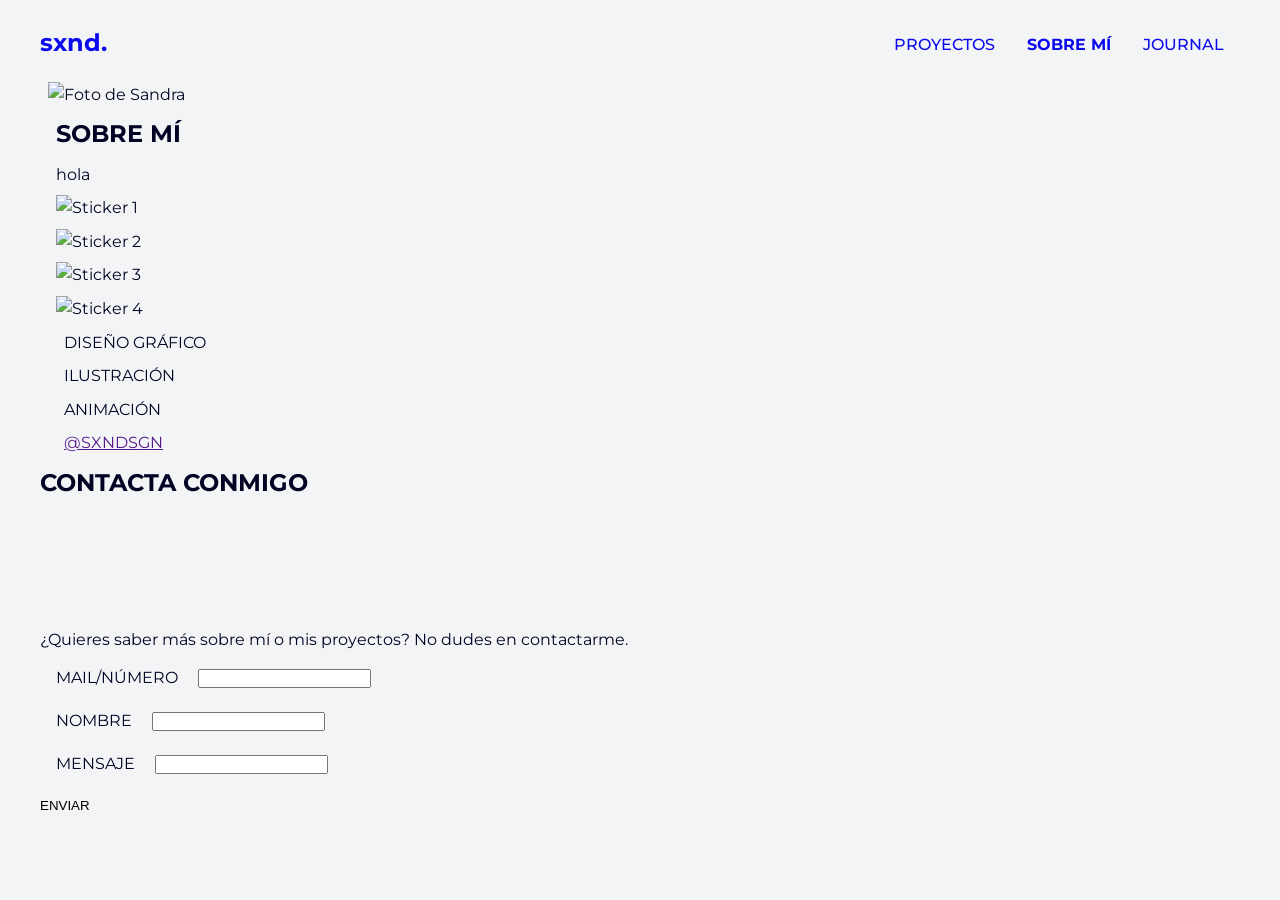
==== about.html @ 7e8e0195 "añadir todos los archivos" ====
<!DOCTYPE html>
<html lang="es">
<head>
    <meta charset="UTF-8">
    <meta name="viewport" content="width=device-width, initial-scale=1.0">
    <title>sxnd | Portfolio</title>
    <link rel="icon" href="assets/img/favicon.svg">

    <link rel="preconnect" href="https://fonts.googleapis.com">
    <link rel="preconnect" href="https://fonts.gstatic.com" crossorigin>
    <link href="https://fonts.googleapis.com/css2?family=Montserrat:ital,wght@0,100..900;1,100..900&display=swap" rel="stylesheet">


    <link rel="stylesheet" href="assets/css/main.css">
    <link rel="stylesheet" href="assets/css/main.css.map">
</head>

<body>
   <!--Contenido real de la página-->
    <header class="mainHeader">
        <div class="headerLeft">
            <a href="index.html" class="name">sxnd.</a>
        </div>
        <div class="headerRight">
            <nav class="mainNav">
                <ul class="navList">
                    <li class="navElem"><a href="projects.html">PROYECTOS</a></li>
                    <li class="navElemSelected"><a href="about.html">SOBRE MÍ</a></li>
                    <li class="navElem"><a href="journal.html">JOURNAL</a></li>
                </ul>
            </nav>
        </div>
    </header>

    <section class="about">
        <main class="aboutContent">
            <div class="contentLeft">
                <img src="assets/aboutImg.png" alt="Foto de Sandra">
            </div>
            <div class="contentRight">
                <section class="description">
                    <h2 class="aboutTitle">SOBRE MÍ</h2>
                    <p class="aboutText">hola</p>   
                </section>

                <section class="aboutStickers">
                    <img src="assets/aboutSticker1.png" alt="Sticker 1">
                    <img src="assets/aboutSticker2.png" alt="Sticker 2">
                    <img src="assets/aboutSticker3.png" alt="Sticker 3">
                    <img src="assets/aboutSticker4.png" alt="Sticker 4">
                </section>

                <section class="aboutInfo">
                    <div class="etiquetas">
                        <p class="etiqueta">DISEÑO GRÁFICO</p>
                        <p class="etiqueta">ILUSTRACIÓN</p>
                        <p class="etiqueta">ANIMACIÓN</p>
                    </div>
                    <div class="socialmedia">
                        <a href="">@SXNDSGN</a>
                    </div>
                </section>  
            </div>
        </main>
    </section>

   <footer class="mainFooter">
        <div class="footerLeft">
            <h2 class="footerTitle">CONTACTA CONMIGO</h2>
            <section class="redessociales">
                <a href="">
                    <img src="assets/img/ig.png" alt="">
                </a>
                <a href="">
                    <img src="assets/img/behance.png" alt="">
                </a>
            </section>
        </div>
        <div class="footerCenter">
            <p class="footerText">¿Quieres saber más sobre mí o mis proyectos? No dudes en contactarme.</p>
        </div>
        <div class="footerRight">
            <div id="contactForm" class="form">
                <div class="formContent">
                    <label for="mail">MAIL/NÚMERO</label>
                    <input type="text" id="mail" name="mail" required>
                </div>
                <div class="formContent">
                    <label for="name">NOMBRE</label>
                    <input type="text" id="name" name="name" required>
                </div>
                <div class="formContent">
                    <label for="message">MENSAJE</label>
                    <input type="text" id="message" name="message" required>
                </div>
            </div>
            <button type="submit" class="btnForm">ENVIAR</button>
        </div>
   </footer>


   <script defer src="app/main.js"></script>

</body>
</html>
---- assets/css/main.css ----
.mainHeader {
  display: flex;
  flex-direction: row;
  justify-content: space-between;
}
.mainHeader .headerLeft a {
  font-size: 1.5rem;
  font-weight: 700;
  color: #0A0AED;
  text-decoration: none;
}
.mainHeader .headerRight {
  margin: 0;
  padding: 0;
}
.mainHeader .headerRight .navList {
  display: flex;
  list-style: none;
  margin-bottom: 0;
  padding: 0;
}
.mainHeader .headerRight .navList .navElem a {
  font-weight: 500;
  color: #0A0AED;
  text-decoration: none;
}
.mainHeader .headerRight .navList .navElemSelected a {
  font-weight: 700;
  color: #0A0AED;
  text-decoration: none;
}

.landing {
  height: 100vh;
}
.landing .encabezado {
  float: right;
}
.landing .encabezado p {
  font-weight: 500;
  color: #0A0AED;
  text-decoration: none;
}
.landing .contenidoLanding {
  height: 100vh;
  margin: 0;
  padding: 0;
  margin-left: 8rem;
  display: flex;
  align-items: center;
  justify-content: center;
  gap: 1rem;
}
.landing .contenidoLanding .landingName {
  font-size: 19rem;
  font-weight: 700;
  color: #0A0AED;
  text-decoration: none;
  margin-top: -1rem;
}
.landing .contenidoLanding img {
  margin-top: 4rem;
  width: 190px;
}

.mainContent {
  display: flex;
  align-items: center;
  justify-content: center;
  height: 90vh;
}
.mainContent .welcomeTitle {
  font-size: 2.5rem;
  font-weight: 700;
  text-align: center;
}

.projectsTitle {
  font-size: 2.5rem;
  font-weight: 700;
  margin-top: 1.5rem;
  margin-bottom: 0.75rem;
}

.sectionProjects {
  margin: 0;
  display: grid;
  grid-template-columns: repeat(3, 1fr);
  gap: 3rem 1.5rem;
  padding-bottom: 5rem;
}
.sectionProjects .projectElement {
  margin: 0;
  display: flex;
  flex-direction: column;
  gap: 0.6rem;
}
.sectionProjects .projectElement .projectImg {
  aspect-ratio: 3/3.5;
  overflow: hidden;
}
.sectionProjects .projectElement .projectImg img {
  width: 100%;
  height: 100%;
  -o-object-fit: cover;
     object-fit: cover;
}
.sectionProjects .projectElement .projectInfo {
  margin-left: 17px;
  display: grid;
  grid-template-columns: 1fr auto;
}
.sectionProjects .projectElement .projectInfo p {
  font-size: 0.9rem;
  font-weight: 500;
  margin: 0;
}
.sectionProjects .projectElement .projectInfo h2 {
  font-size: 1.2rem;
  font-weight: 700;
  margin: 0;
}
.sectionProjects .projectElement .projectInfo .projectDate {
  justify-self: end;
}
.sectionProjects .projectElement:hover .projectInfo {
  color: #0A0AED;
}

.sectionJournal {
  display: flex;
  flex-direction: column;
  gap: 3rem;
  padding: 3rem 5rem 5rem 5rem;
}
.sectionJournal .journalEvent {
  display: flex;
  overflow: hidden;
  background-color: #fff;
  border-radius: 1rem;
}
.sectionJournal .journalEvent .journalText {
  flex: 1;
  padding: 1.5rem 2rem;
}
.sectionJournal .journalEvent .journalText h2 {
  font-size: 1.5rem;
  font-weight: 700;
  margin: 0;
}
.sectionJournal .journalEvent .journalText p {
  font-size: 1rem;
  font-weight: 500;
  margin: 0;
}
.sectionJournal .journalEvent img {
  height: 25rem;
  -o-object-fit: cover;
     object-fit: cover;
  aspect-ratio: 4/3;
  border-radius: 0 1rem 1rem 0;
}
.sectionJournal .journalEvent {
  transition: box-shadow 0.5s ease;
}
.sectionJournal .journalEvent:hover {
  box-shadow: 0 4px 20px rgba(10, 10, 237, 0.4862745098);
}

* {
  margin: 0.5rem;
  padding: 0;
  box-sizing: border-box;
}

body {
  font-family: "Montserrat", sans-serif;
  background-color: #F3F4F6;
  color: #020223;
  line-height: 1.6;
}

img {
  max-width: 100%;
  display: block;
}

button {
  cursor: pointer;
  border: none;
  background: none;
}/*# sourceMappingURL=main.css.map */
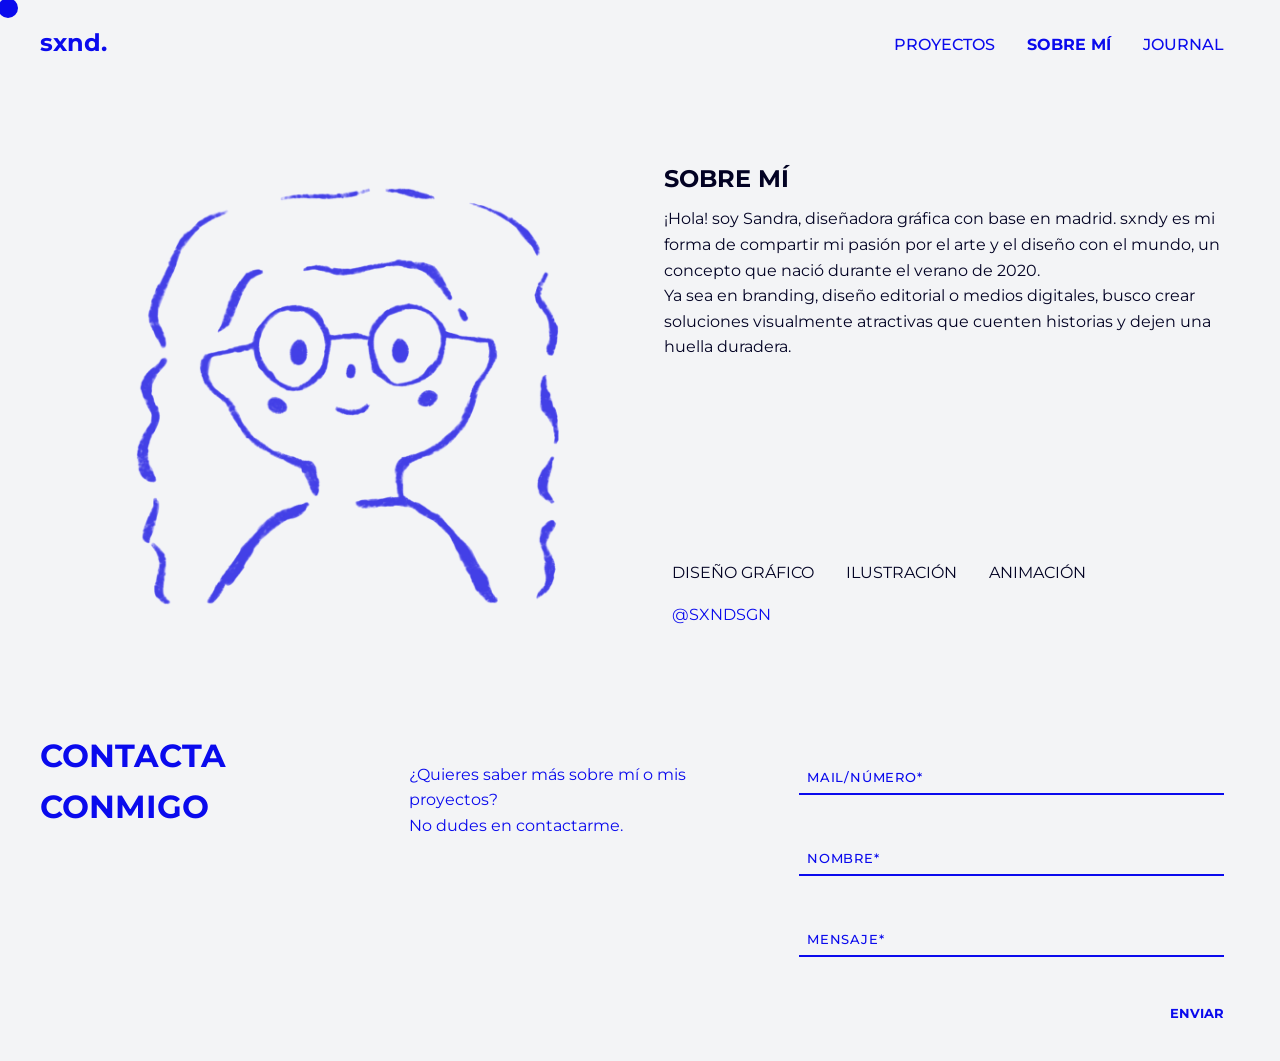
==== commit bae24b35: "actualización" ====
--- a/about.html
+++ b/about.html
@@ -35,19 +35,18 @@
     <section class="about">
         <main class="aboutContent">
             <div class="contentLeft">
-                <img src="assets/aboutImg.png" alt="Foto de Sandra">
+                <img src="assets/img/about.png" alt="Foto de Sandra">
             </div>
             <div class="contentRight">
                 <section class="description">
                     <h2 class="aboutTitle">SOBRE MÍ</h2>
-                    <p class="aboutText">hola</p>   
-                </section>
-
-                <section class="aboutStickers">
-                    <img src="assets/aboutSticker1.png" alt="Sticker 1">
-                    <img src="assets/aboutSticker2.png" alt="Sticker 2">
-                    <img src="assets/aboutSticker3.png" alt="Sticker 3">
-                    <img src="assets/aboutSticker4.png" alt="Sticker 4">
+                    <p class="aboutText">¡Hola! soy Sandra, diseñadora gráfica con base en madrid. 
+                        sxndy es mi forma de compartir mi pasión por el arte y el diseño con el mundo, 
+                        un concepto que nació durante el verano de 2020.<br>
+                    
+                        Ya sea en branding, diseño editorial o medios digitales, busco crear soluciones visualmente 
+                        atractivas que cuenten historias y dejen una huella duradera. 
+                        </p>
                 </section>
 
                 <section class="aboutInfo">
@@ -57,41 +56,30 @@
                         <p class="etiqueta">ANIMACIÓN</p>
                     </div>
                     <div class="socialmedia">
-                        <a href="">@SXNDSGN</a>
+                        <a href="https://www.instagram.com/sxndsgn/?hl=es">@SXNDSGN</a>
                     </div>
                 </section>  
             </div>
         </main>
     </section>
 
-   <footer class="mainFooter">
+  <footer class="mainFooter">
         <div class="footerLeft">
-            <h2 class="footerTitle">CONTACTA CONMIGO</h2>
-            <section class="redessociales">
-                <a href="">
-                    <img src="assets/img/ig.png" alt="">
-                </a>
-                <a href="">
-                    <img src="assets/img/behance.png" alt="">
-                </a>
-            </section>
+            <h1 class="footerTitle">CONTACTA CONMIGO</h1>
         </div>
         <div class="footerCenter">
-            <p class="footerText">¿Quieres saber más sobre mí o mis proyectos? No dudes en contactarme.</p>
+            <p class="footerText">¿Quieres saber más sobre mí o mis proyectos? <br>No dudes en contactarme.</p>
         </div>
         <div class="footerRight">
             <div id="contactForm" class="form">
                 <div class="formContent">
-                    <label for="mail">MAIL/NÚMERO</label>
-                    <input type="text" id="mail" name="mail" required>
+                    <input type="text" id="mail" name="mail" required placeholder="MAIL/NÚMERO*">
                 </div>
                 <div class="formContent">
-                    <label for="name">NOMBRE</label>
-                    <input type="text" id="name" name="name" required>
+                    <input type="text" id="name" name="name" required placeholder="NOMBRE*">
                 </div>
                 <div class="formContent">
-                    <label for="message">MENSAJE</label>
-                    <input type="text" id="message" name="message" required>
+                    <input type="text" id="message" name="message" required placeholder="MENSAJE*">
                 </div>
             </div>
             <button type="submit" class="btnForm">ENVIAR</button>
@@ -100,6 +88,6 @@
 
 
    <script defer src="app/main.js"></script>
-
+   <script defer src="app/cursor.js">  </script>
 </body>
 </html>
--- a/assets/css/main.css
+++ b/assets/css/main.css
@@ -30,7 +30,34 @@
   text-decoration: none;
 }
 
+@media (max-width: 480px) {
+  .mainHeader {
+    flex-direction: row;
+    gap: 0;
+    padding: 0;
+    margin: 0;
+  }
+  .mainHeader .headerLeft a {
+    font-size: 0.75rem;
+  }
+  .mainHeader .headerRight .navList {
+    gap: 0;
+    flex-direction: row;
+    font-size: 0.6rem;
+  }
+}
+html {
+  scroll-snap-type: y mandatory;
+}
+
 .landing {
+  scroll-snap-align: start;
+  background-image: url("");
+  background-size: 100% auto;
+  padding: 0;
+  margin: 0;
+  background-position: center;
+  background-repeat: no-repeat;
   height: 100vh;
 }
 .landing .encabezado {
@@ -59,22 +86,88 @@
   margin-top: -1rem;
 }
 .landing .contenidoLanding img {
-  margin-top: 4rem;
+  margin-top: 3rem;
   width: 190px;
+  animation: girar 8s linear infinite;
+}
+@keyframes girar {
+  from {
+    transform: rotate(0deg);
+  }
+  to {
+    transform: rotate(360deg);
+  }
 }
 
 .mainContent {
+  scroll-snap-align: start;
+  position: relative;
   display: flex;
   align-items: center;
   justify-content: center;
   height: 90vh;
+  overflow: hidden;
+}
+.mainContent .fotosBackground {
+  position: absolute;
+  top: 0;
+  left: 0;
+  height: 100%;
+  width: 100%;
+  z-index: 1;
+  display: grid;
+  grid-template-columns: repeat(7, 1fr);
+  grid-template-rows: repeat(3, 1fr);
+  gap: 1rem;
+}
+.mainContent .fotosBackground .fotoItem {
+  width: 100%;
+  height: 100%;
+  -o-object-fit: cover;
+     object-fit: cover;
+  display: block;
+  opacity: 0;
+  transition: opacity 0.6s ease;
+  min-width: 0;
+  min-height: 0;
 }
 .mainContent .welcomeTitle {
+  position: relative;
   font-size: 2.5rem;
   font-weight: 700;
   text-align: center;
-}
-
+  z-index: 2;
+  pointer-events: none;
+  text-shadow: 0 0 20px rgba(255, 255, 255, 0.9), 0 0 40px rgba(255, 255, 255, 0.7);
+}
+
+@media (max-width: 480px) {
+  .landing {
+    height: 100vh;
+  }
+  .landing .contenidoLanding {
+    gap: 0;
+  }
+  .landing .contenidoLanding .landingName {
+    font-size: 4rem;
+  }
+  .landing .contenidoLanding img {
+    width: 3rem;
+    margin-bottom: 4rem;
+    padding: 0;
+    margin-left: 0;
+  }
+  .mainContent {
+    height: 90vh;
+  }
+  .mainContent .fotosBackground {
+    display: none;
+  }
+  .mainContent .welcomeTitle {
+    font-size: 1.7rem;
+    padding: 0 1rem;
+  }
+}
 .projectsTitle {
   font-size: 2.5rem;
   font-weight: 700;
@@ -127,6 +220,242 @@
   color: #0A0AED;
 }
 
+.projectView {
+  display: none;
+  min-height: 100vh;
+  padding-top: 0;
+}
+.projectView.visible {
+  display: block;
+}
+.projectView .btnClose {
+  background: none;
+  border: none;
+  font-size: 0.8rem;
+  display: block;
+  margin-left: auto;
+  margin-top: 0;
+  padding-top: 0;
+  margin-bottom: 0;
+  margin-left: 1.5rem;
+}
+.projectView .btnClose:hover {
+  color: #0A0AED;
+}
+.projectView .projectViewLayout {
+  margin-top: 0;
+  display: grid;
+  grid-template-columns: 1fr 1fr;
+  gap: 3rem;
+  align-items: start;
+}
+.projectView .projectViewLayout .projectViewLeft .mainImg {
+  width: 100%;
+  height: 85vh;
+  -o-object-fit: cover;
+     object-fit: cover;
+  display: block;
+}
+.projectView .projectViewLayout .projectViewRight {
+  display: grid;
+  grid-template-columns: 1fr auto;
+  gap: 2rem;
+  height: 85vh;
+}
+.projectView .projectViewLayout .projectViewRight .projectThumbs {
+  grid-column: 2;
+  grid-row: 1;
+  display: flex;
+  flex-direction: column;
+  gap: 0.5rem;
+}
+.projectView .projectViewLayout .projectViewRight .projectThumbs .thumb {
+  width: 80px;
+  aspect-ratio: 3/4;
+  -o-object-fit: cover;
+     object-fit: cover;
+  cursor: pointer;
+  opacity: 0.5;
+  transition: opacity 0.2s ease;
+}
+.projectView .projectViewLayout .projectViewRight .projectThumbs .thumb:hover, .projectView .projectViewLayout .projectViewRight .projectThumbs .thumb.active {
+  opacity: 1;
+}
+.projectView .projectViewLayout .projectViewRight .projectViewInfo {
+  grid-column: 1;
+  grid-row: 1;
+  display: flex;
+  flex-direction: column;
+  justify-content: space-between;
+  height: 100%;
+}
+.projectView .projectViewLayout .projectViewRight .projectViewInfo .projectViewTop {
+  display: flex;
+  flex-direction: column;
+  gap: 0.75rem;
+}
+.projectView .projectViewLayout .projectViewRight .projectViewInfo .projectViewTop .projectViewEtiquetas {
+  display: flex;
+  flex-direction: column;
+  padding: 0;
+  margin: 0;
+  gap: 0;
+}
+.projectView .projectViewLayout .projectViewRight .projectViewInfo .projectViewTop .projectViewEtiquetas span {
+  font-size: 1rem;
+  font-weight: 500;
+  line-height: 0.5rem;
+  text-transform: uppercase;
+}
+.projectView .projectViewLayout .projectViewRight .projectViewInfo .projectViewTop .projectViewDets {
+  display: flex;
+  align-items: center;
+  padding: 0;
+  margin: 0;
+}
+.projectView .projectViewLayout .projectViewRight .projectViewInfo .projectViewTop .projectViewDets span {
+  font-size: 0.7rem;
+  letter-spacing: 0.08em;
+  text-transform: uppercase;
+}
+.projectView .projectViewLayout .projectViewRight .projectViewInfo .projectViewTop .projectViewDets span:first-child::after {
+  content: "|";
+  margin-left: 1rem;
+}
+.projectView .projectViewLayout .projectViewRight .projectViewInfo .projectViewBottom {
+  display: flex;
+  flex-direction: column;
+}
+.projectView .projectViewLayout .projectViewRight .projectViewInfo .projectViewBottom .projectViewTitle {
+  font-size: 1.8rem;
+  font-weight: 700;
+  text-transform: uppercase;
+  letter-spacing: 0.03em;
+  margin: 0;
+  padding: 0;
+}
+.projectView .projectViewLayout .projectViewRight .projectViewInfo .projectViewBottom .projectViewDesc {
+  font-size: 0.875rem;
+  margin: 0;
+  padding: 0;
+  line-height: 1.7;
+}
+.projectView .morePjs {
+  margin-top: 3rem;
+}
+.projectView .morePjs h2 {
+  font-family: "Montserrat", sans-serif;
+  margin-bottom: 1.5rem;
+}
+.projectView .morePjs .moreGrid {
+  display: grid;
+  grid-template-columns: repeat(4, 1fr);
+  gap: 1rem;
+}
+.projectView .morePjs .moreCard img {
+  width: 100%;
+  aspect-ratio: 3/4;
+  -o-object-fit: cover;
+     object-fit: cover;
+  display: block;
+  margin-bottom: 0.4rem;
+  transition: opacity 0.2s ease;
+}
+.projectView .morePjs .moreCard span {
+  display: block;
+  font-size: 1rem;
+  font-weight: 500;
+  margin-bottom: 0;
+  padding-bottom: 0;
+}
+.projectView .morePjs .moreCard small {
+  font-size: 0.65rem;
+}
+.projectView .morePjs .moreCard:hover img {
+  opacity: 0.7;
+}
+
+@media (max-width: 480px) {
+  .projectsTitle {
+    font-size: 1.5rem;
+  }
+  .sectionProjects {
+    grid-template-columns: 1fr;
+    gap: 2rem;
+  }
+  .sectionProjects .projectElement .projectInfo {
+    display: flex;
+    flex-direction: column;
+    gap: 0.2rem;
+  }
+  .sectionProjects .projectElement .projectInfo .projectDate {
+    display: none;
+  }
+}
+@media (max-width: 480px) {
+  .projectView {
+    margin: 0;
+    padding: 0;
+  }
+  .projectView .btnClose {
+    margin: 0;
+    padding: 1rem;
+    padding-top: 0.5rem;
+  }
+  .projectView .projectViewLayout {
+    grid-template-columns: 1fr;
+    gap: 0;
+  }
+  .projectView .projectViewLayout .projectViewLeft {
+    display: flex;
+    flex-direction: column;
+    padding: 0;
+    margin: 0;
+  }
+  .projectView .projectViewLayout .projectViewLeft .mainImg {
+    order: 1;
+    width: 100%;
+    height: 30rem;
+  }
+  .projectView .projectViewLayout .projectViewRight {
+    height: auto;
+    padding: 0;
+    margin: 0;
+    gap: 0.25rem;
+    grid-template-columns: 1fr;
+    grid-template-rows: auto auto;
+  }
+  .projectView .projectViewLayout .projectViewRight .projectThumbs {
+    order: 1;
+    grid-column: 1;
+    grid-row: 1;
+    flex-direction: row;
+    margin: 0;
+  }
+  .projectView .projectViewLayout .projectViewRight .projectThumbs .thumb {
+    width: 60px;
+  }
+  .projectView .projectViewLayout .projectViewRight .projectViewInfo {
+    margin: 0;
+    padding: 0;
+    order: 2;
+    grid-row: 2;
+    height: auto;
+    gap: 2rem;
+  }
+  .projectView .projectViewLayout .projectViewBottom {
+    margin-left: 1rem;
+    padding: 0;
+    padding-bottom: 3rem;
+    gap: 1rem;
+  }
+  .projectView .projectViewLayout .projectViewBottom .projectViewTitle {
+    line-height: 2rem;
+  }
+  .morePjs {
+    display: none;
+  }
+}
 .sectionJournal {
   display: flex;
   flex-direction: column;
@@ -167,6 +496,180 @@
   box-shadow: 0 4px 20px rgba(10, 10, 237, 0.4862745098);
 }
 
+@media (max-width: 480px) {
+  .sectionJournal {
+    padding: 1rem;
+    gap: 1.5rem;
+  }
+  .sectionJournal .journalEvent {
+    flex-direction: column;
+  }
+  .sectionJournal .journalEvent .journalText h2 {
+    font-size: 1.2rem;
+  }
+  .sectionJournal .journalEvent .journalText p {
+    font-size: 0.8rem;
+  }
+  .sectionJournal .journalEvent img {
+    height: auto;
+    width: autp;
+    aspect-ratio: 16/9;
+    border-radius: 0 0 1rem 1rem;
+  }
+}
+.aboutContent {
+  display: flex;
+  flex-direction: row;
+  margin-top: 0;
+  padding: 0;
+}
+.aboutContent .contentLeft {
+  width: 50%;
+}
+.aboutContent .contentRight {
+  width: 50%;
+  display: flex;
+  flex-direction: column;
+  justify-content: center;
+  gap: 10rem;
+}
+.aboutContent .contentRight .aboutInfo .etiquetas {
+  display: flex;
+  flex-direction: row;
+  gap: 1rem;
+}
+.aboutContent .contentRight .aboutInfo .socialmedia a {
+  color: #0A0AED;
+  text-decoration: none;
+}
+
+@media (max-width: 480px) {
+  .aboutContent {
+    flex-direction: column;
+  }
+  .aboutContent .contentLeft {
+    width: 100%;
+  }
+  .aboutContent .contentRight {
+    width: 100%;
+    gap: 0;
+  }
+  .aboutContent .contentRight .aboutInfo {
+    padding: 0;
+    margin: 0;
+  }
+  .aboutContent .contentRight .aboutInfo .etiquetas {
+    display: none;
+  }
+}
+.mainFooter {
+  display: flex;
+  flex-direction: row;
+  gap: 2rem;
+  justify-content: center;
+}
+.mainFooter .footerLeft .footerTitle {
+  color: #0A0AED;
+}
+.mainFooter .footerCenter {
+  margin-top: 2.5rem;
+}
+.mainFooter .footerCenter p {
+  color: #0A0AED;
+}
+.mainFooter .footerRight {
+  margin-top: 1.5rem;
+  display: flex;
+  flex-direction: column;
+  justify-content: center;
+  gap: 1rem;
+  width: 35rem;
+}
+.mainFooter .footerRight .form {
+  display: flex;
+  flex-direction: column;
+  gap: 1rem;
+}
+.mainFooter .footerRight .form .formContent {
+  display: flex;
+  flex-direction: column;
+  gap: 0.5rem;
+}
+.mainFooter .footerRight .form .formContent input {
+  padding: 0.5rem;
+  border: none;
+  outline: none;
+  border-bottom: #0A0AED 2px solid;
+  background-color: transparent;
+}
+.mainFooter .footerRight .form .formContent ::-moz-placeholder {
+  color: #0A0AED;
+  font-family: "Montserrat", sans-serif;
+  font-weight: 500;
+  letter-spacing: 0.05rem;
+}
+.mainFooter .footerRight .form .formContent ::placeholder {
+  color: #0A0AED;
+  font-family: "Montserrat", sans-serif;
+  font-weight: 500;
+  letter-spacing: 0.05rem;
+}
+.mainFooter .footerRight .btnForm {
+  text-align: right;
+  padding: 0.5rem 1rem;
+  background-color: transparent;
+  color: #0A0AED;
+  font-family: "Montserrat", sans-serif;
+  font-weight: 700;
+  margin-top: 0;
+}
+
+@media (max-width: 480px) {
+  .mainFooter {
+    flex-direction: column;
+    align-items: center;
+    padding: 0;
+    gap: 0;
+    margin: 0;
+  }
+  .mainFooter .footerLeft {
+    padding: 0;
+    font-size: 0.75rem;
+    margin-left: -1.5rem;
+    line-height: 2rem;
+  }
+  .mainFooter .footerCenter {
+    margin-top: 0;
+    margin-left: 1rem;
+    font-size: 1rem;
+  }
+  .mainFooter .footerRight {
+    width: 100%;
+    margin: 0;
+    padding: 0;
+  }
+}
+* {
+  cursor: none !important;
+}
+
+.cursor {
+  position: fixed;
+  top: 0;
+  left: 0;
+  width: 20px;
+  height: 20px;
+  border-radius: 50%;
+  background-color: #0A0AED;
+  pointer-events: none;
+  z-index: 99999;
+  transform: translate(-50%, -50%);
+  transition: transform 0.15s ease;
+}
+.cursor.cursor--clicking {
+  transform: translate(-50%, -50%) scale(0.8);
+}
+
 * {
   margin: 0.5rem;
   padding: 0;
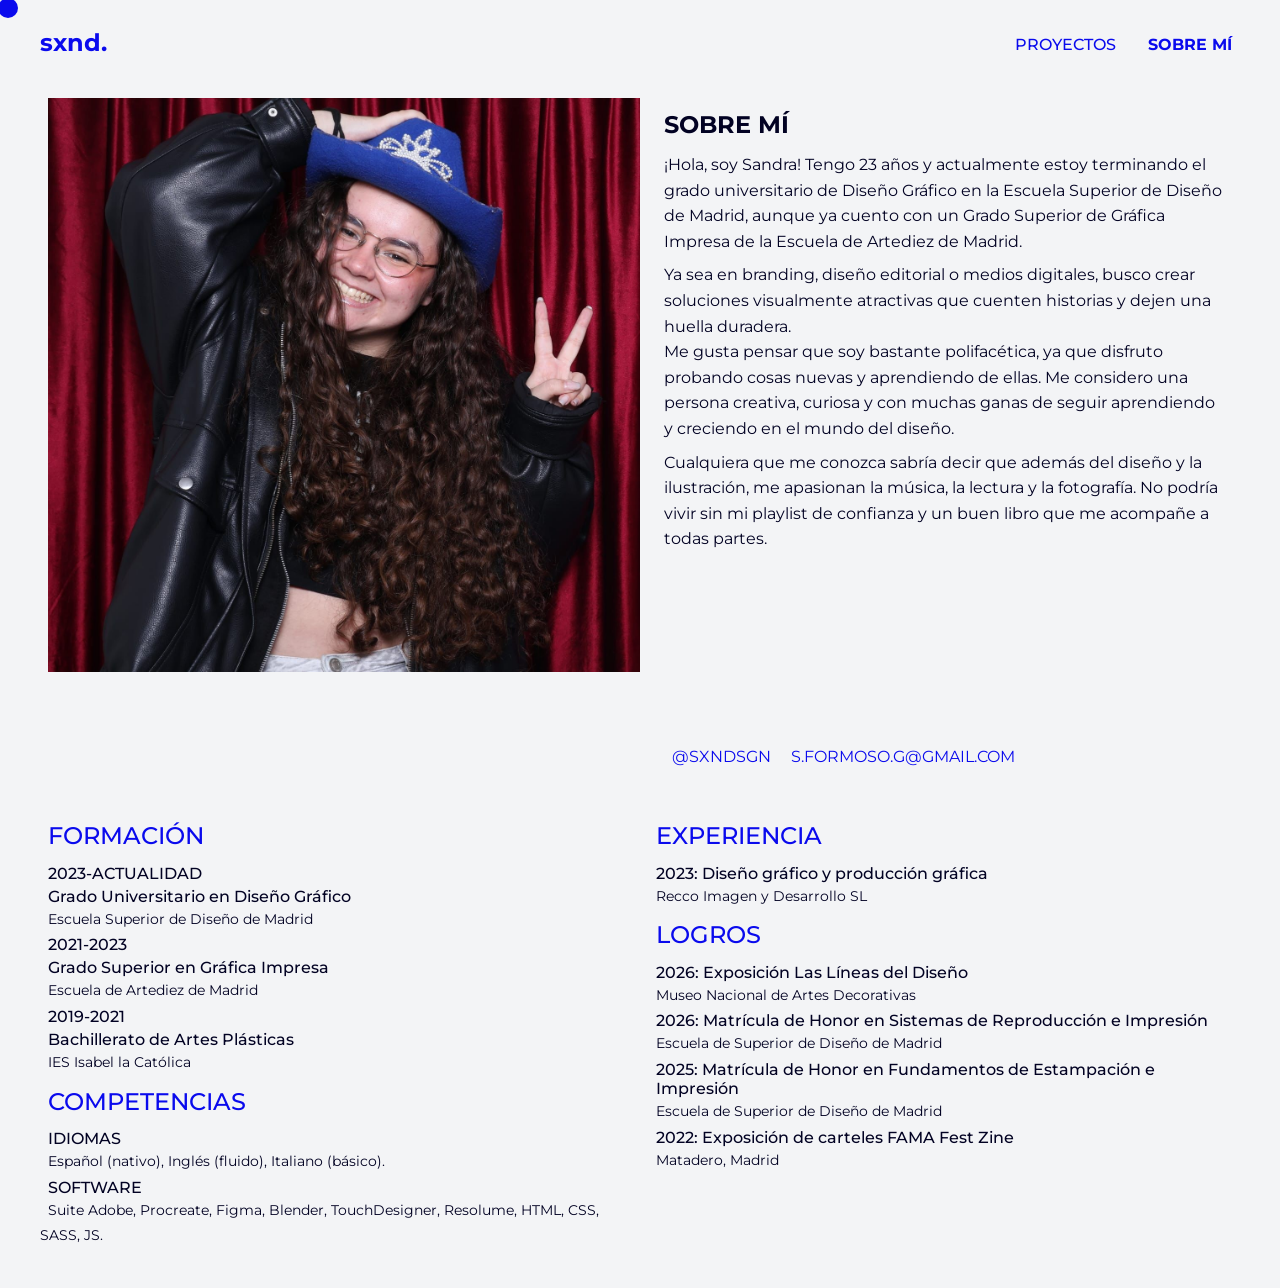
==== commit 2bee4dfc: "first commit" ====
--- a/about.html
+++ b/about.html
@@ -26,7 +26,6 @@
                 <ul class="navList">
                     <li class="navElem"><a href="projects.html">PROYECTOS</a></li>
                     <li class="navElemSelected"><a href="about.html">SOBRE MÍ</a></li>
-                    <li class="navElem"><a href="journal.html">JOURNAL</a></li>
                 </ul>
             </nav>
         </div>
@@ -35,56 +34,79 @@
     <section class="about">
         <main class="aboutContent">
             <div class="contentLeft">
-                <img src="assets/img/about.png" alt="Foto de Sandra">
+                <img src="assets/img/index/about.jpg" alt="Foto de Sandra">
             </div>
             <div class="contentRight">
                 <section class="description">
                     <h2 class="aboutTitle">SOBRE MÍ</h2>
-                    <p class="aboutText">¡Hola! soy Sandra, diseñadora gráfica con base en madrid. 
-                        sxndy es mi forma de compartir mi pasión por el arte y el diseño con el mundo, 
-                        un concepto que nació durante el verano de 2020.<br>
-                    
+                    <p class="aboutText">¡Hola, soy Sandra! Tengo 23 años y actualmente estoy terminando el grado 
+                        universitario de Diseño Gráfico en la Escuela Superior de Diseño de Madrid, aunque ya cuento 
+                        con un Grado Superior de Gráfica Impresa de la Escuela de Artediez de Madrid.
+                    </p>
+                    <p class="aboutText">
                         Ya sea en branding, diseño editorial o medios digitales, busco crear soluciones visualmente 
-                        atractivas que cuenten historias y dejen una huella duradera. 
-                        </p>
+                        atractivas que cuenten historias y dejen una huella duradera.<br>
+                        Me gusta pensar que soy bastante polifacética, ya que disfruto probando cosas nuevas y aprendiendo 
+                        de ellas. Me considero una persona creativa, curiosa y con muchas ganas de seguir aprendiendo 
+                        y creciendo en el mundo del diseño.
+                    </p>
+                    <p class="aboutText">Cualquiera que me conozca sabría decir que además del diseño y la ilustración,
+                        me apasionan la música, la lectura y la fotografía. No podría vivir sin mi playlist de confianza
+                        y un buen libro que me acompañe a todas partes.
+                    </p>
                 </section>
 
                 <section class="aboutInfo">
-                    <div class="etiquetas">
-                        <p class="etiqueta">DISEÑO GRÁFICO</p>
-                        <p class="etiqueta">ILUSTRACIÓN</p>
-                        <p class="etiqueta">ANIMACIÓN</p>
-                    </div>
                     <div class="socialmedia">
-                        <a href="https://www.instagram.com/sxndsgn/?hl=es">@SXNDSGN</a>
+                        <a href="https://www.instagram.com/sxndsgn/?hl=es" target="_blank">@SXNDSGN</a>
+                        <a href="" target="_blank">S.FORMOSO.G@GMAIL.COM</a>
                     </div>
                 </section>  
             </div>
+            
         </main>
+        <div class="cv">
+                <section class="formacion">
+                    <h3 class="cvTitle">FORMACIÓN</h3>
+                    <p class="cvSub">2023-ACTUALIDAD</p>
+                    <p class="cvSub">Grado Universitario en Diseño Gráfico</p>
+                    <span class="cvDet">Escuela Superior de Diseño de Madrid</span>
+                    <p class="cvSub">2021-2023</p>
+                    <p class="cvSub">Grado Superior en Gráfica Impresa</p>
+                    <span class="cvDet">Escuela de Artediez de Madrid</span>
+                    <p class="cvSub">2019-2021</p>
+                    <p class="cvSub">Bachillerato de Artes Plásticas</p>
+                    <span class="cvDet">IES Isabel la Católica</span>
+                    <h3 class="cvTitle">COMPETENCIAS</h3>
+                    <p class="cvSub">IDIOMAS</p>
+                    <span class="cvDet">Español (nativo), Inglés (fluido), Italiano (básico).</span>
+                    <p class="cvSub">SOFTWARE</p>
+                    <span class="cvDet">Suite Adobe, Procreate, Figma, Blender, TouchDesigner, Resolume, HTML, CSS, SASS, JS.</span>
+                </section>
+                <section class="experiencia">
+                    <h3 class="cvTitle">EXPERIENCIA</h3>
+                    <p class="cvSub">2023: Diseño gráfico y producción gráfica</p>
+                    <span class="cvDet">Recco Imagen y Desarrollo SL</span>
+                    <h3 class="cvTitle">LOGROS</h3>
+                    <p class="cvSub">2026: Exposición Las Líneas del Diseño</p>
+                    <span class="cvDet">Museo Nacional de Artes Decorativas</span>
+                    <p class="cvSub">2026: Matrícula de Honor en Sistemas de Reproducción e Impresión</p>
+                    <span class="cvDet">Escuela de Superior de Diseño de Madrid</span>
+                    <p class="cvSub">2025: Matrícula de Honor en Fundamentos de Estampación e Impresión</p>
+                    <span class="cvDet">Escuela de Superior de Diseño de Madrid</span>
+                    <p class="cvSub">2022: Exposición de carteles FAMA Fest Zine</p>
+                    <span class="cvDet">Matadero, Madrid</span>
+                </section>
+                <section class="comp">
+                    
+                </section>
+                <section class="logros">
+                    
+                </section>
+            </div>
+
     </section>
 
-  <footer class="mainFooter">
-        <div class="footerLeft">
-            <h1 class="footerTitle">CONTACTA CONMIGO</h1>
-        </div>
-        <div class="footerCenter">
-            <p class="footerText">¿Quieres saber más sobre mí o mis proyectos? <br>No dudes en contactarme.</p>
-        </div>
-        <div class="footerRight">
-            <div id="contactForm" class="form">
-                <div class="formContent">
-                    <input type="text" id="mail" name="mail" required placeholder="MAIL/NÚMERO*">
-                </div>
-                <div class="formContent">
-                    <input type="text" id="name" name="name" required placeholder="NOMBRE*">
-                </div>
-                <div class="formContent">
-                    <input type="text" id="message" name="message" required placeholder="MENSAJE*">
-                </div>
-            </div>
-            <button type="submit" class="btnForm">ENVIAR</button>
-        </div>
-   </footer>
 
 
    <script defer src="app/main.js"></script>
--- a/assets/css/main.css
+++ b/assets/css/main.css
@@ -18,6 +18,9 @@
   list-style: none;
   margin-bottom: 0;
   padding: 0;
+  gap: 0;
+  margin: 0;
+  margin-left: 0;
 }
 .mainHeader .headerRight .navList .navElem a {
   font-weight: 500;
@@ -318,7 +321,7 @@
   letter-spacing: 0.08em;
   text-transform: uppercase;
 }
-.projectView .projectViewLayout .projectViewRight .projectViewInfo .projectViewTop .projectViewDets span:first-child::after {
+.projectView .projectViewLayout .projectViewRight .projectViewInfo .projectViewTop .projectViewDets span:not(:last-child)::after {
   content: "|";
   margin-left: 1rem;
 }
@@ -339,6 +342,23 @@
   margin: 0;
   padding: 0;
   line-height: 1.7;
+}
+.projectView .projectViewLayout .projectViewRight .projectViewInfo .projectViewBottom .projectViewDesc a {
+  color: #020223;
+  text-decoration: underline;
+  margin: 0;
+}
+.projectView .extraMedia {
+  display: grid;
+  grid-template-columns: repeat(3, 1fr);
+  gap: 1rem;
+  margin-top: 2rem;
+}
+.projectView .extraMedia img {
+  width: 100%;
+  -o-object-fit: cover;
+     object-fit: cover;
+  display: block;
 }
 .projectView .morePjs {
   margin-top: 3rem;
@@ -383,6 +403,9 @@
     grid-template-columns: 1fr;
     gap: 2rem;
   }
+  .sectionProjects .projectElement .projectImg {
+    width: auto;
+  }
   .sectionProjects .projectElement .projectInfo {
     display: flex;
     flex-direction: column;
@@ -562,6 +585,28 @@
     display: none;
   }
 }
+.about .cv {
+  display: grid;
+  grid-template-columns: 1fr 1fr;
+}
+.about .cv h3 {
+  font-size: 1.5rem;
+  font-weight: 500;
+  color: #0A0AED;
+}
+.about .cv p {
+  font-size: 1rem;
+  font-weight: 500;
+  line-height: normal;
+  margin-bottom: 0;
+  margin-top: 0.25rem;
+}
+.about .cv .cvDet {
+  font-size: 0.85rem;
+  font-weight: 400;
+  margin-bottom: 1rem;
+}
+
 .mainFooter {
   display: flex;
   flex-direction: row;
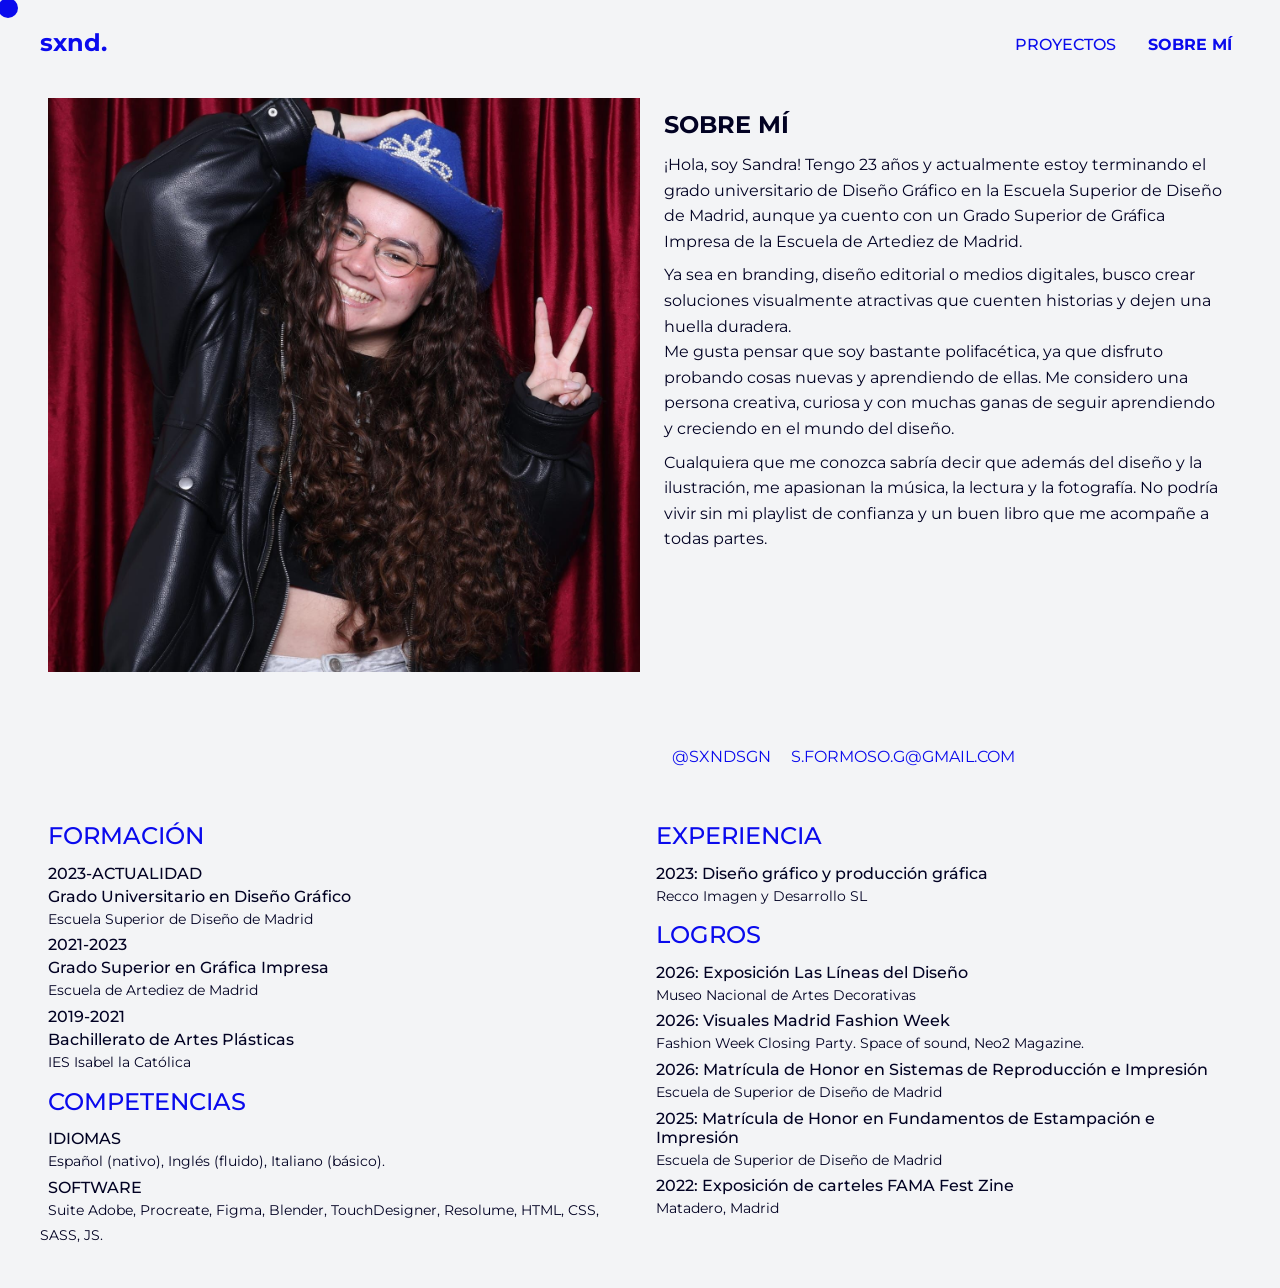
==== commit 432e0b9f: "fweek" ====
--- a/about.html
+++ b/about.html
@@ -90,6 +90,8 @@
                     <h3 class="cvTitle">LOGROS</h3>
                     <p class="cvSub">2026: Exposición Las Líneas del Diseño</p>
                     <span class="cvDet">Museo Nacional de Artes Decorativas</span>
+                    <p class="cvSub">2026: Visuales Madrid Fashion Week</p>
+                    <span class="cvDet">Fashion Week Closing Party. Space of sound, Neo2 Magazine.</span>
                     <p class="cvSub">2026: Matrícula de Honor en Sistemas de Reproducción e Impresión</p>
                     <span class="cvDet">Escuela de Superior de Diseño de Madrid</span>
                     <p class="cvSub">2025: Matrícula de Honor en Fundamentos de Estampación e Impresión</p>
--- a/assets/css/main.css
+++ b/assets/css/main.css
@@ -1,3 +1,4 @@
+@charset "UTF-8";
 .mainHeader {
   display: flex;
   flex-direction: row;
@@ -348,6 +349,11 @@
   text-decoration: underline;
   margin: 0;
 }
+.projectView .projectVideo video {
+  width: 100%;
+  -o-object-fit: cover;
+     object-fit: cover; /* recorta el vídeo si no encaja la proporción, sin deformarlo */
+}
 .projectView .extraMedia {
   display: grid;
   grid-template-columns: repeat(3, 1fr);
@@ -402,6 +408,7 @@
   .sectionProjects {
     grid-template-columns: 1fr;
     gap: 2rem;
+    width: 100%;
   }
   .sectionProjects .projectElement .projectImg {
     width: auto;
@@ -607,6 +614,12 @@
   margin-bottom: 1rem;
 }
 
+@media (max-width: 480px) {
+  .about .cv {
+    display: flex;
+    flex-direction: column;
+  }
+}
 .mainFooter {
   display: flex;
   flex-direction: row;
